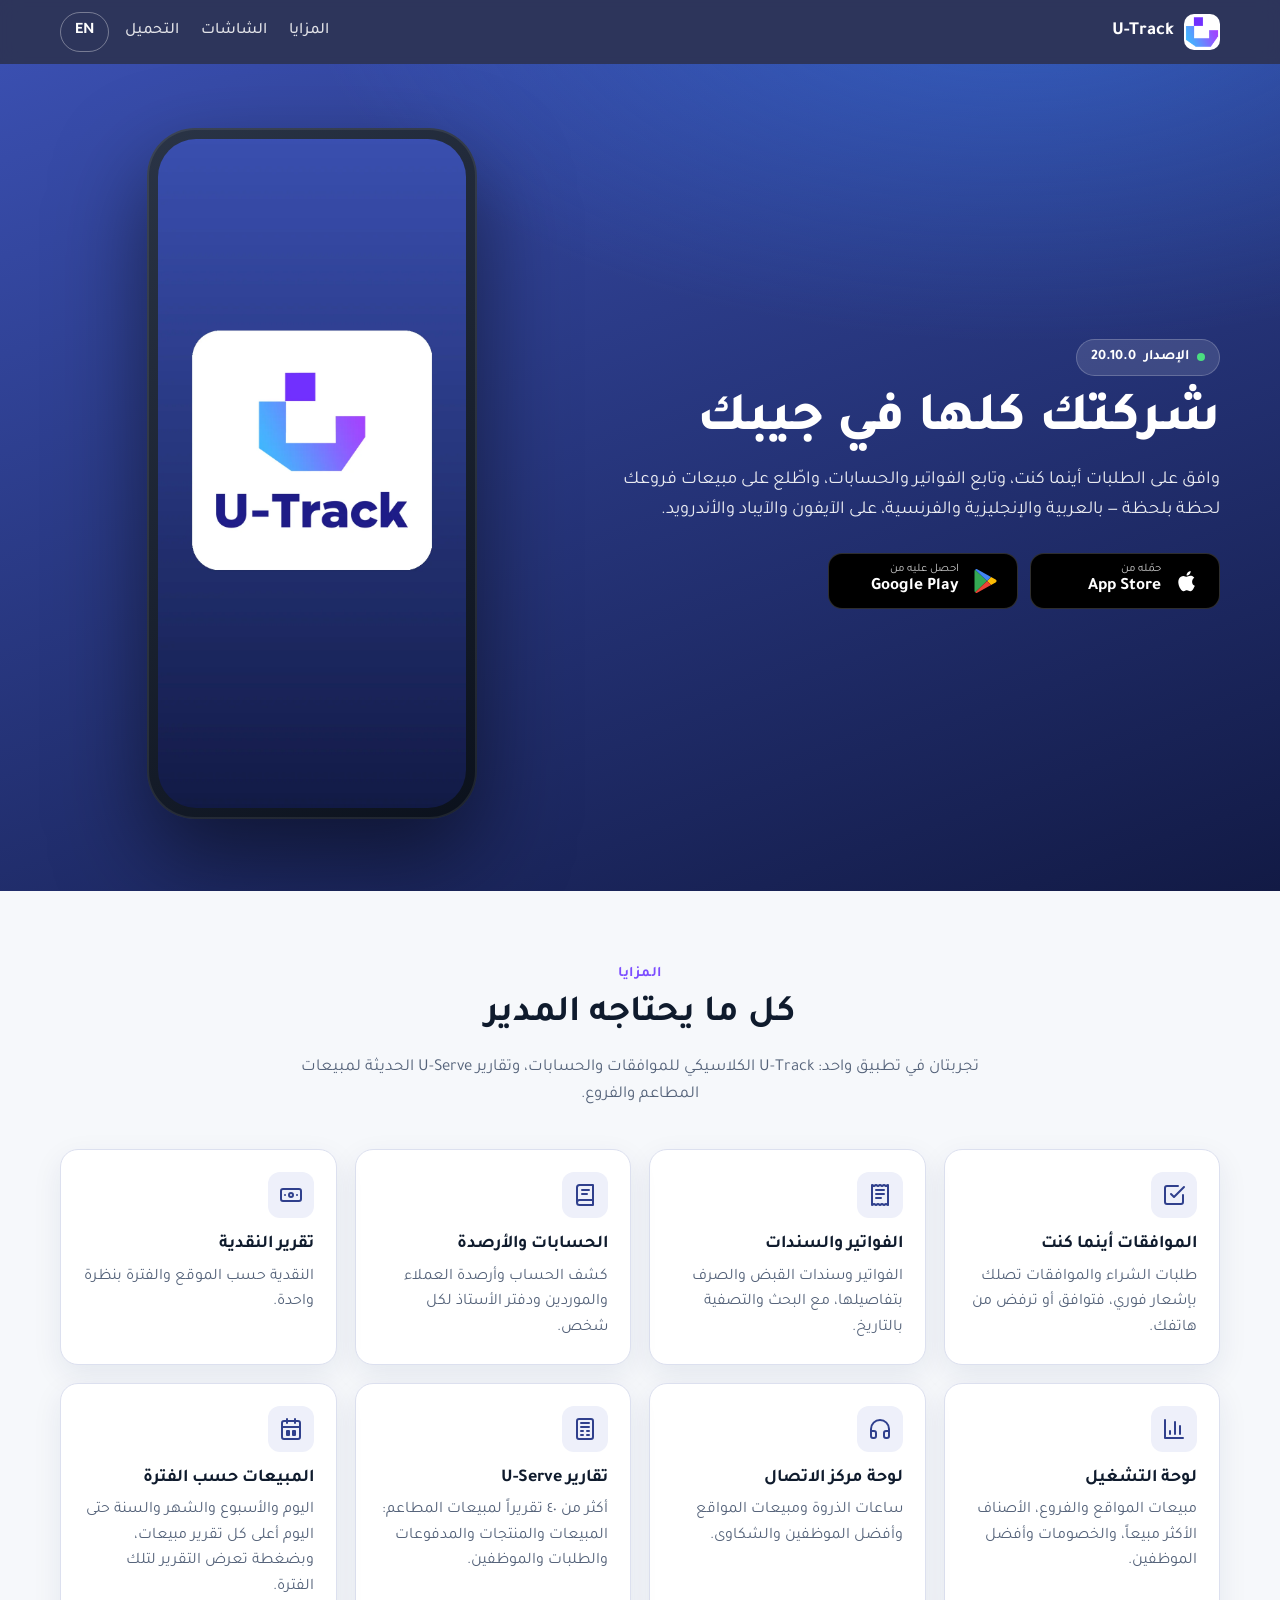
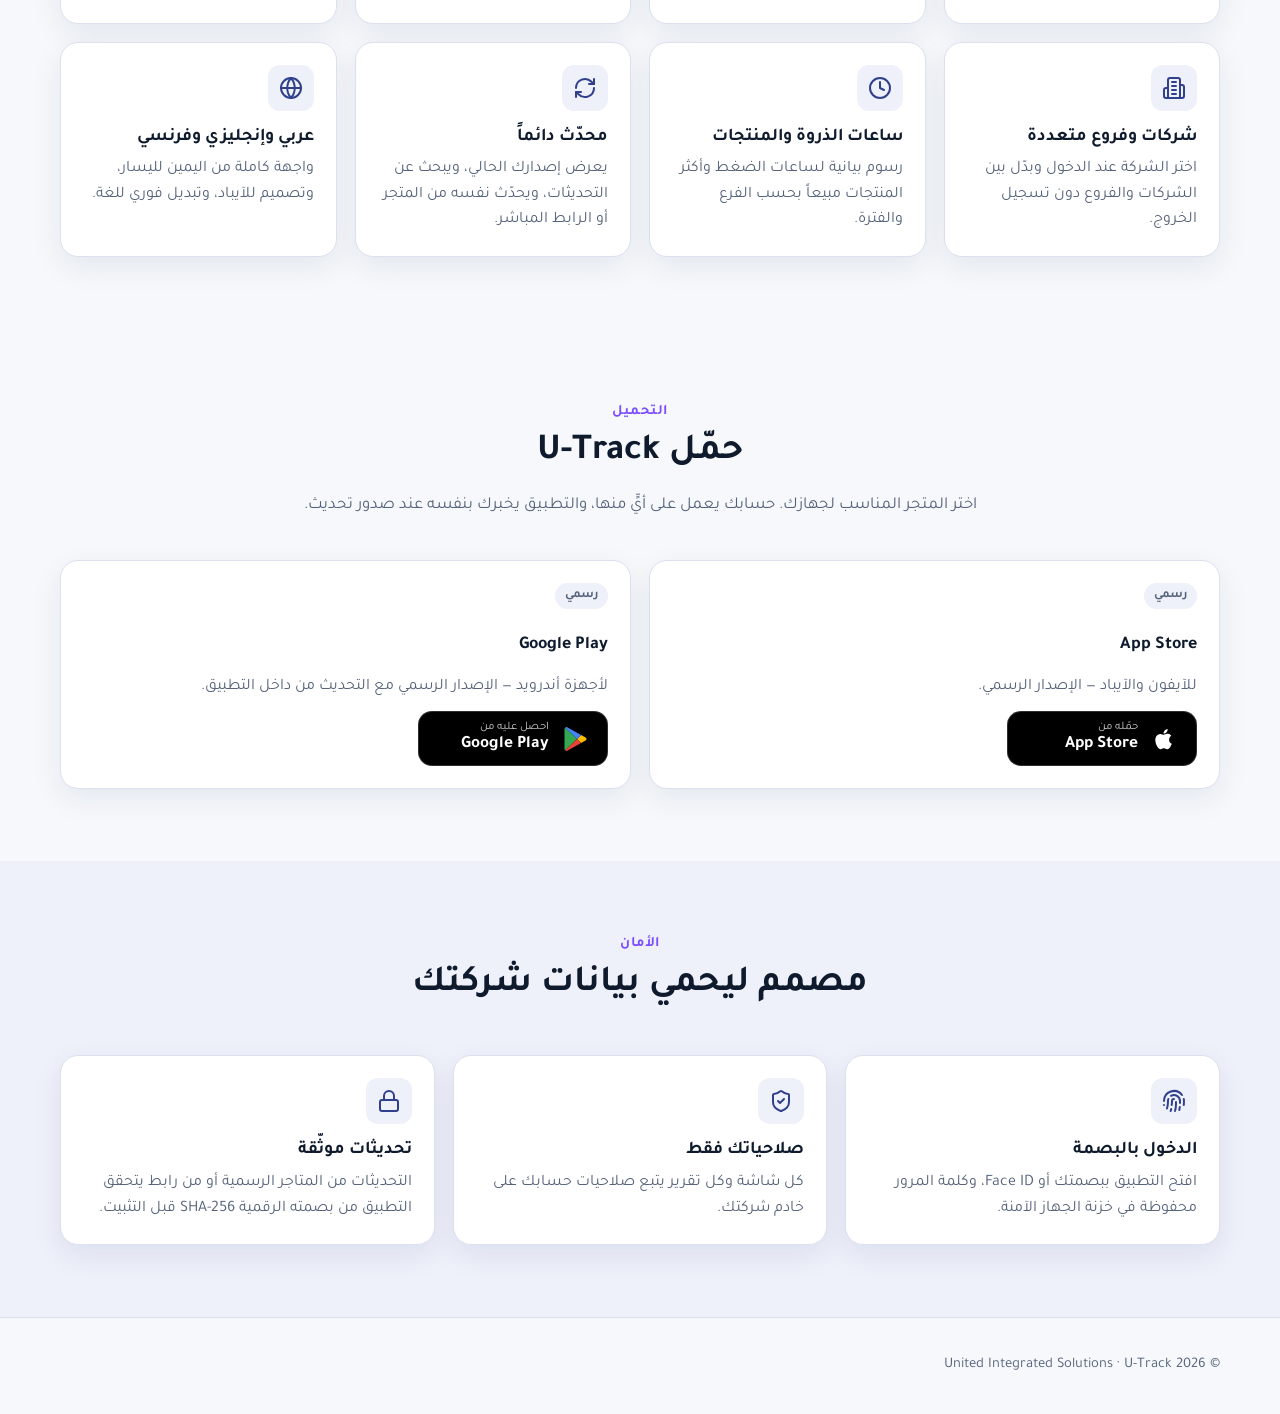
==== index.html @ 32f695ea "U-Track landing page and downloads home Arabic and English landing page (index.html, assets/), confi" ====
<!doctype html>
<html lang="ar" dir="rtl">
<head>
  <meta charset="utf-8">
  <meta name="viewport" content="width=device-width, initial-scale=1">
  <title>U-Track — تقارير وموافقات شركتك</title>
  <meta name="description" content="U-Track: approvals, invoices, accounts and live sales reports for your company and its branches — on iPhone, iPad and Android, in Arabic, English and French.">
  <meta property="og:title" content="U-Track">
  <meta property="og:description" content="Approvals and live sales reports for your company in one app — App Store, Google Play and direct APK.">
  <meta property="og:image" content="https://uiscomp.github.io/utrack-releases/assets/img/social_en.jpg">
  <meta property="og:type" content="website">
  <meta name="theme-color" content="#121a45">
  <link rel="icon" type="image/png" href="assets/img/icon.png">
  <link rel="apple-touch-icon" href="assets/img/apple-touch-icon.png">
  <link rel="preconnect" href="https://fonts.googleapis.com">
  <link rel="preconnect" href="https://fonts.gstatic.com" crossorigin>
  <link href="https://fonts.googleapis.com/css2?family=Tajawal:wght@400;500;700;800&display=swap" rel="stylesheet">
  <link rel="stylesheet" href="assets/site.css">
</head>
<body>
  <header class="top">
    <div class="wrap">
      <a class="brand" href="#"><img src="assets/img/icon.png" alt="" width="36" height="36"><span>U-Track</span></a>
      <nav class="nav">
        <a href="#features" data-i18n="navFeatures"></a>
        <a href="#screens" data-i18n="navScreens"></a>
        <a href="#download" data-i18n="navDownload"></a>
      </nav>
      <button class="lang" id="lang" type="button" aria-label="Language">EN</button>
    </div>
  </header>

  <div class="notice" id="notice" hidden></div>

  <section class="hero">
    <div class="wrap">
      <div>
        <span class="pill"><span class="dot"></span><span data-i18n="heroPill"></span> <span id="ver"></span></span>
        <h1 data-i18n="heroTitle"></h1>
        <p class="lead" data-i18n="heroLead"></p>
        <div class="stores" id="heroStores"></div>
      </div>
      <div class="hero-phone"><img id="heroShot" src="assets/img/hero_ar.webp" alt="" width="900" height="1956"></div>
    </div>
  </section>

  <section class="block" id="features">
    <div class="wrap">
      <div class="head">
        <div class="eyebrow" data-i18n="featEyebrow"></div>
        <h2 data-i18n="featTitle"></h2>
        <p data-i18n="featLead"></p>
      </div>
      <div class="grid" id="featGrid"></div>
    </div>
  </section>

  <section class="block screens" id="screens">
    <div class="wrap">
      <div class="head">
        <div class="eyebrow" data-i18n="scrEyebrow"></div>
        <h2 data-i18n="scrTitle"></h2>
        <p data-i18n="scrLead"></p>
      </div>
      <div class="strip" id="strip"></div>
      <div class="strip-nav">
        <button class="round" id="prev" type="button" aria-label="Previous">‹</button>
        <button class="round" id="next" type="button" aria-label="Next">›</button>
      </div>
    </div>
  </section>

  <section class="block" id="download">
    <div class="wrap">
      <div class="head">
        <div class="eyebrow" data-i18n="dlEyebrow"></div>
        <h2 data-i18n="dlTitle"></h2>
        <p data-i18n="dlLead"></p>
      </div>
      <div class="dl" id="dlCards"></div>
    </div>
  </section>

  <section class="block screens">
    <div class="wrap">
      <div class="head">
        <div class="eyebrow" data-i18n="trustEyebrow"></div>
        <h2 data-i18n="trustTitle"></h2>
      </div>
      <div class="trust" id="trust"></div>
    </div>
  </section>

  <footer>
    <div class="wrap">
      <span>© <span id="year"></span> United Integrated Solutions · U-Track</span>
      <span id="contact"></span>
    </div>
  </footer>

  <div class="lightbox" id="lightbox" role="dialog" aria-modal="true"><img alt=""></div>

  <script src="assets/site.js"></script>
</body>
</html>
---- assets/site.css ----
:root {
  --navy: #1e2a66;
  --primary: #30408d;
  --primary-light: #4f7cf7;
  --hero-from: #3a4fb0;
  --hero-to: #121a45;
  --accent: #7c4dff;
  --bg: #f6f8fb;
  --surface: #ffffff;
  --surface-2: #eef0fa;
  --text: #0f1b2d;
  --muted: #55637a;
  --border: #dce0ef;
  --ok: #15803d;
  --radius: 18px;
  --shadow: 0 10px 30px rgba(10, 40, 90, 0.08);
  color-scheme: light;
}
@media (prefers-color-scheme: dark) {
  :root:not([data-theme="light"]) {
    --bg: #0a1220;
    --surface: #111c2e;
    --surface-2: #16243a;
    --text: #e8eef8;
    --muted: #9aa9c0;
    --border: #22324b;
    --shadow: 0 10px 30px rgba(0, 0, 0, 0.35);
    color-scheme: dark;
  }
}
:root[data-theme="dark"] {
  --bg: #0a1220;
  --surface: #111c2e;
  --surface-2: #16243a;
  --text: #e8eef8;
  --muted: #9aa9c0;
  --border: #22324b;
  --shadow: 0 10px 30px rgba(0, 0, 0, 0.35);
  color-scheme: dark;
}

* { box-sizing: border-box; }
html { scroll-behavior: smooth; }
body {
  margin: 0;
  font-family: "Tajawal", system-ui, -apple-system, "Segoe UI", sans-serif;
  background: var(--bg);
  color: var(--text);
  line-height: 1.6;
  -webkit-font-smoothing: antialiased;
}
img { max-width: 100%; display: block; }
a { color: inherit; }
.wrap { width: min(1160px, 100% - 32px); margin-inline: auto; }

/* Header */
.top {
  position: sticky; top: 0; z-index: 20;
  background: color-mix(in srgb, var(--hero-to) 88%, transparent);
  backdrop-filter: blur(10px);
  color: #fff;
}
.top .wrap { display: flex; align-items: center; gap: 16px; min-height: 64px; }
.brand { display: flex; align-items: center; gap: 10px; text-decoration: none; font-weight: 700; font-size: 1.15rem; }
.brand img { width: 36px; height: 36px; border-radius: 10px; background: #fff; }
.nav { display: flex; gap: 22px; margin-inline-start: auto; }
.nav a { text-decoration: none; opacity: .85; font-weight: 500; }
.nav a:hover { opacity: 1; }
.lang {
  border: 1px solid rgba(255,255,255,.35); background: transparent; color: #fff;
  border-radius: 999px; padding: 6px 14px; font: inherit; font-weight: 700; cursor: pointer;
}
@media (max-width: 720px) { .nav { display: none; } .lang { margin-inline-start: auto; } }

/* Announcement */
.notice { background: var(--accent); color: #fff; text-align: center; padding: 10px 16px; font-weight: 600; }

/* Hero */
.hero {
  background: radial-gradient(1200px 600px at 80% -10%, rgba(59,130,246,.45), transparent 60%),
              linear-gradient(160deg, var(--hero-from), var(--hero-to));
  color: #fff; overflow: hidden;
}
.hero .wrap { display: grid; grid-template-columns: 1.1fr .9fr; gap: 40px; align-items: center; padding-block: 64px 72px; }
.hero h1 { font-size: clamp(2rem, 4.6vw, 3.4rem); line-height: 1.15; margin: 14px 0; font-weight: 800; }
.hero p.lead { font-size: 1.15rem; opacity: .9; max-width: 34em; margin: 0 0 28px; }
.pill {
  display: inline-flex; align-items: center; gap: 8px; padding: 6px 14px; border-radius: 999px;
  background: rgba(255,255,255,.12); border: 1px solid rgba(255,255,255,.2); font-size: .9rem; font-weight: 600;
}
.pill .dot { width: 8px; height: 8px; border-radius: 50%; background: #4ade80; }
.hero-phone {
  justify-self: center; width: min(330px, 78vw); padding: 11px; border-radius: 48px;
  background: linear-gradient(145deg, #2a3446, #0b111c);
  box-shadow: 0 40px 90px rgba(0,0,0,.5), inset 0 0 0 2px rgba(255,255,255,.08);
}
.hero-phone img { width: 100%; height: auto; border-radius: 38px; background: #0d4c9e; }
@media (max-width: 860px) {
  .hero .wrap { grid-template-columns: 1fr; text-align: center; padding-top: 44px; }
  .hero p.lead { margin-inline: auto; }
  .stores { justify-content: center; }
}

/* Store buttons */
.stores { display: flex; flex-wrap: wrap; gap: 12px; }
.store {
  display: inline-flex; align-items: center; gap: 12px; min-width: 190px;
  padding: 10px 18px; border-radius: 14px; text-decoration: none;
  background: #000; color: #fff; border: 1px solid rgba(255,255,255,.18);
  transition: transform .15s ease, box-shadow .15s ease;
}
.store:hover { transform: translateY(-2px); box-shadow: 0 10px 24px rgba(0,0,0,.3); }
.store svg { width: 28px; height: 28px; flex: none; }
.store small { display: block; font-size: .72rem; opacity: .8; line-height: 1.1; }
.store strong { display: block; font-size: 1.08rem; line-height: 1.2; }
.store.apk { background: var(--accent); border-color: transparent; }
.store.tf { background: #1c74e9; border-color: transparent; }

/* Sections */
section.block { padding-block: 72px; }
.head { text-align: center; max-width: 720px; margin: 0 auto 40px; }
.head h2 { font-size: clamp(1.6rem, 3vw, 2.3rem); margin: 0 0 10px; }
.head p { color: var(--muted); margin: 0; font-size: 1.05rem; }
.eyebrow { color: var(--accent); font-weight: 700; letter-spacing: .04em; font-size: .9rem; }

.grid { display: grid; grid-template-columns: repeat(auto-fill, minmax(250px, 1fr)); gap: 18px; }
.card {
  background: var(--surface); border: 1px solid var(--border); border-radius: var(--radius);
  padding: 22px; box-shadow: var(--shadow);
}
.card h3 { margin: 12px 0 6px; font-size: 1.12rem; }
.card p { margin: 0; color: var(--muted); }
.icon {
  width: 46px; height: 46px; border-radius: 12px; display: grid; place-items: center;
  background: var(--surface-2); color: var(--primary);
}
:root[data-theme="dark"] .icon { color: #8fb8ff; }
@media (prefers-color-scheme: dark) { :root:not([data-theme="light"]) .icon { color: #8fb8ff; } }
.icon svg { width: 24px; height: 24px; }

/* Screens */
.screens { background: var(--surface-2); }
.strip {
  display: grid; grid-auto-flow: column; grid-auto-columns: minmax(220px, 260px); gap: 18px;
  overflow-x: auto; scroll-snap-type: x mandatory; padding: 6px 4px 22px; scrollbar-width: thin;
}
.strip img {
  scroll-snap-align: center; border-radius: 22px; box-shadow: var(--shadow);
  background: var(--surface); aspect-ratio: 1290 / 2796; width: 100%; height: auto; cursor: zoom-in;
}
.strip-nav { display: flex; justify-content: center; gap: 10px; margin-top: 8px; }
.round {
  width: 44px; height: 44px; border-radius: 50%; border: 1px solid var(--border);
  background: var(--surface); color: var(--text); font-size: 1.2rem; cursor: pointer;
}
.lightbox {
  position: fixed; inset: 0; background: rgba(4,10,20,.88); display: none;
  align-items: center; justify-content: center; z-index: 50; padding: 16px;
}
.lightbox.open { display: flex; }
.lightbox img { max-height: 92vh; width: auto; border-radius: 22px; }

/* Download cards */
.dl { display: grid; grid-template-columns: repeat(auto-fit, minmax(240px, 1fr)); gap: 18px; }
.dl .card { display: flex; flex-direction: column; gap: 10px; }
.dl .card .store { align-self: flex-start; margin-top: auto; }
.tag { align-self: flex-start; display: inline-block; font-size: .78rem; font-weight: 700; padding: 3px 10px; border-radius: 999px; background: var(--surface-2); color: var(--muted); }

/* Trust */
.trust { display: grid; grid-template-columns: repeat(auto-fit, minmax(240px, 1fr)); gap: 18px; }

footer { padding: 36px 0; color: var(--muted); border-top: 1px solid var(--border); font-size: .92rem; }
footer .wrap { display: flex; flex-wrap: wrap; gap: 14px 24px; align-items: center; justify-content: space-between; }
footer a { color: var(--muted); }

[hidden] { display: none !important; }

/* Admin */
.admin main { padding-block: 32px 64px; }
.admin .card { margin-bottom: 18px; }
.admin h2 { margin: 0 0 14px; font-size: 1.15rem; }
.field { display: grid; gap: 6px; margin-bottom: 14px; }
.field label { font-weight: 600; font-size: .92rem; }
.field input[type="text"], .field input[type="url"], .field input[type="email"], .field input[type="password"], .field select, .field textarea {
  width: 100%; padding: 10px 12px; border-radius: 10px; border: 1px solid var(--border);
  background: var(--bg); color: var(--text); font: inherit;
}
.row { display: grid; grid-template-columns: repeat(auto-fit, minmax(220px, 1fr)); gap: 14px; }
.switch { display: flex; align-items: center; gap: 10px; font-weight: 600; }
.switch input { width: 20px; height: 20px; }
.btns { display: flex; flex-wrap: wrap; gap: 10px; }
.btn {
  padding: 10px 18px; border-radius: 10px; border: 1px solid var(--border); background: var(--surface);
  color: var(--text); font: inherit; font-weight: 700; cursor: pointer; text-decoration: none;
}
.btn.primary { background: var(--primary); color: #fff; border-color: transparent; }
.btn.orange { background: var(--accent); color: #fff; border-color: transparent; }
.status { margin-top: 12px; font-weight: 600; }
.status.ok { color: var(--ok); }
.status.err { color: #dc2626; }
.hint { color: var(--muted); font-size: .88rem; margin: 0; }
.linkrow { border: 1px solid var(--border); border-radius: 14px; padding: 14px; margin-bottom: 12px; }
.linkrow .switch { margin-bottom: 10px; }
.test { font-size: .85rem; }
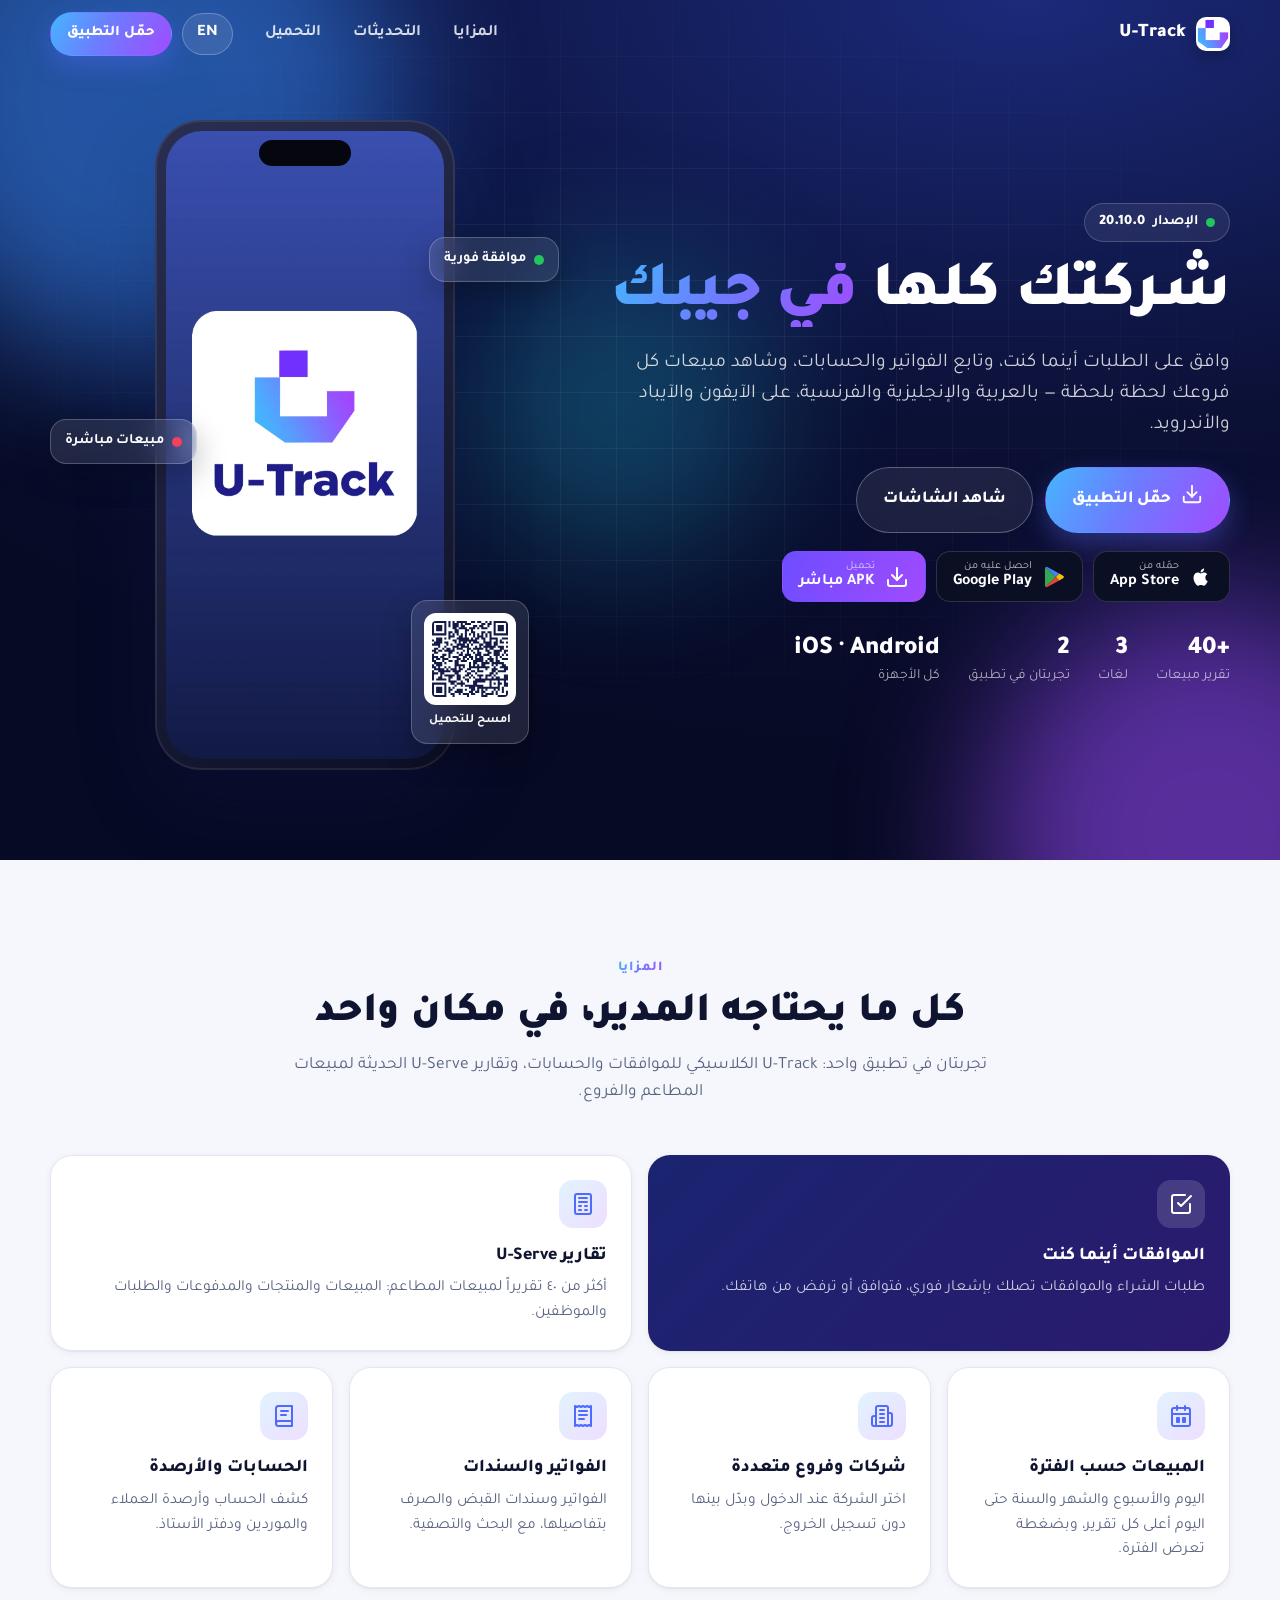
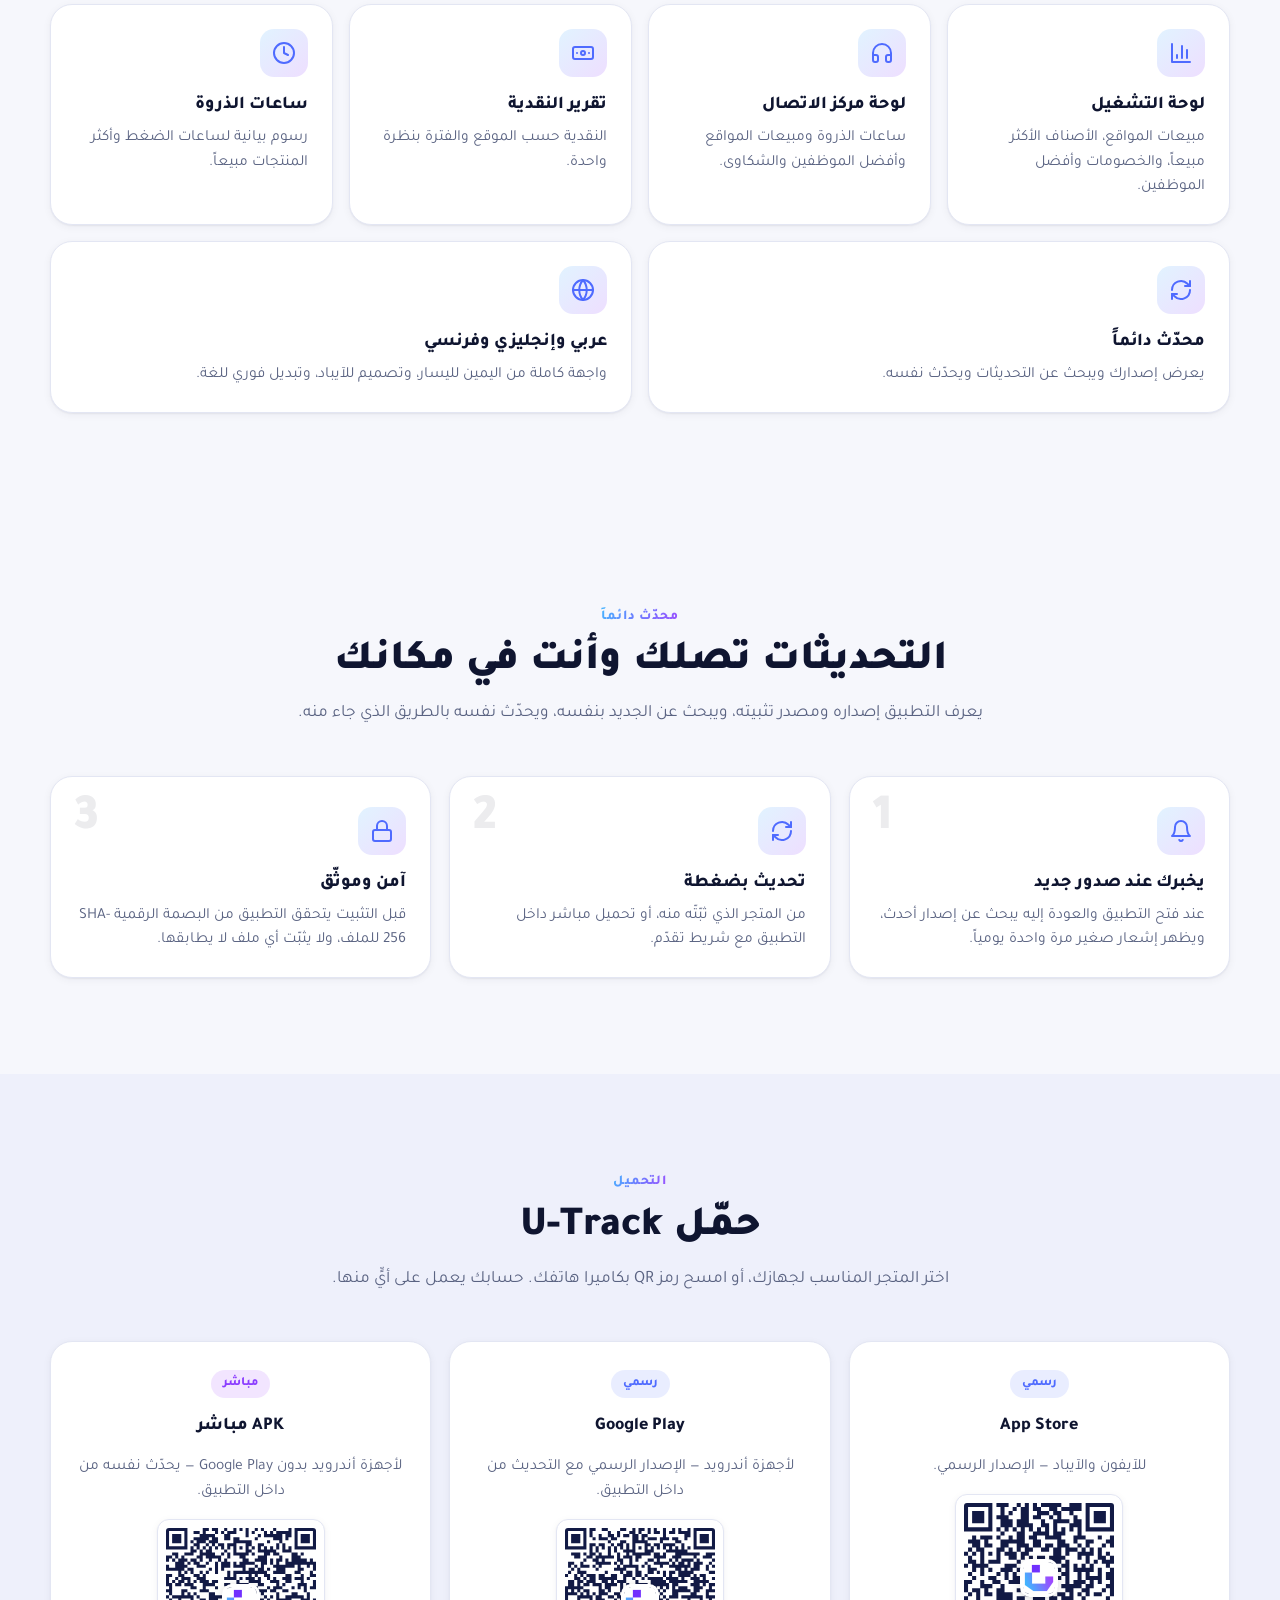
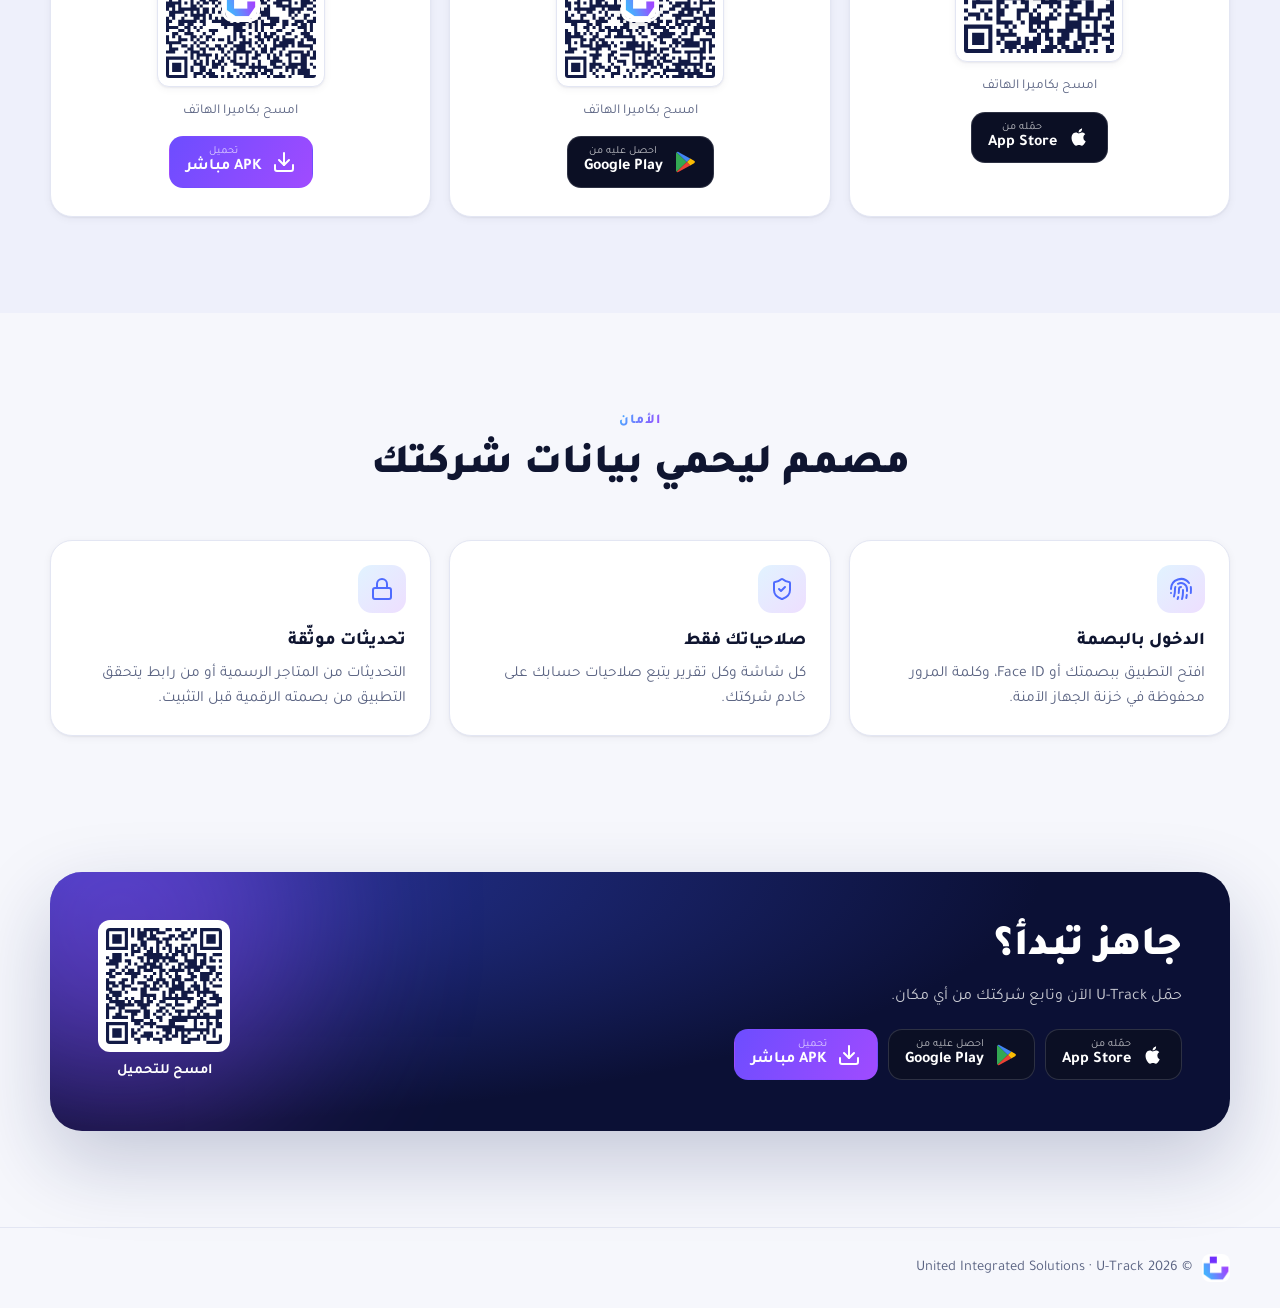
==== commit 0c9ddb29: "Landing: redesign with motion, bento features, screen carousel and branded QR codes Co-Authored-By: " ====
--- a/index.html
+++ b/index.html
@@ -1,104 +1,185 @@
 <!doctype html>
-<html lang="ar" dir="rtl">
+<html lang="ar" dir="rtl" class="no-js">
 <head>
   <meta charset="utf-8">
-  <meta name="viewport" content="width=device-width, initial-scale=1">
+  <meta name="viewport" content="width=device-width, initial-scale=1, viewport-fit=cover">
   <title>U-Track — تقارير وموافقات شركتك</title>
   <meta name="description" content="U-Track: approvals, invoices, accounts and live sales reports for your company and its branches — on iPhone, iPad and Android, in Arabic, English and French.">
   <meta property="og:title" content="U-Track">
   <meta property="og:description" content="Approvals and live sales reports for your company in one app — App Store, Google Play and direct APK.">
   <meta property="og:image" content="https://uiscomp.github.io/utrack-releases/assets/img/social_en.jpg">
   <meta property="og:type" content="website">
-  <meta name="theme-color" content="#121a45">
+  <meta name="twitter:card" content="summary_large_image">
+  <meta name="theme-color" content="#0b1035">
   <link rel="icon" type="image/png" href="assets/img/icon.png">
   <link rel="apple-touch-icon" href="assets/img/apple-touch-icon.png">
   <link rel="preconnect" href="https://fonts.googleapis.com">
   <link rel="preconnect" href="https://fonts.gstatic.com" crossorigin>
-  <link href="https://fonts.googleapis.com/css2?family=Tajawal:wght@400;500;700;800&display=swap" rel="stylesheet">
-  <link rel="stylesheet" href="assets/site.css">
+  <link href="https://fonts.googleapis.com/css2?family=Tajawal:wght@400;500;700;800;900&display=swap" rel="stylesheet">
+  <link rel="stylesheet" href="assets/landing.css">
 </head>
 <body>
-  <header class="top">
-    <div class="wrap">
-      <a class="brand" href="#"><img src="assets/img/icon.png" alt="" width="36" height="36"><span>U-Track</span></a>
-      <nav class="nav">
+  <a class="skip" href="#features" data-i18n="skip"></a>
+
+  <header class="nav" id="nav">
+    <div class="wrap nav-in">
+      <a class="brand" href="#top" aria-label="U-Track">
+        <img src="assets/img/icon.png" alt="" width="34" height="34">
+        <span>U-Track</span>
+      </a>
+      <nav class="links" aria-label="Sections">
         <a href="#features" data-i18n="navFeatures"></a>
-        <a href="#screens" data-i18n="navScreens"></a>
+        <a href="#screens" data-i18n="navScreens" data-section="screens"></a>
+        <a href="#updates" data-i18n="navUpdates"></a>
         <a href="#download" data-i18n="navDownload"></a>
       </nav>
-      <button class="lang" id="lang" type="button" aria-label="Language">EN</button>
+      <div class="nav-actions">
+        <button class="lang" id="lang" type="button" aria-label="Language">EN</button>
+        <a class="btn btn-primary btn-sm" href="#download" data-i18n="navCta"></a>
+      </div>
     </div>
   </header>
 
   <div class="notice" id="notice" hidden></div>
 
-  <section class="hero">
-    <div class="wrap">
-      <div>
-        <span class="pill"><span class="dot"></span><span data-i18n="heroPill"></span> <span id="ver"></span></span>
-        <h1 data-i18n="heroTitle"></h1>
-        <p class="lead" data-i18n="heroLead"></p>
-        <div class="stores" id="heroStores"></div>
+  <main id="top">
+    <!-- ───────────────────────────── Hero ───────────────────────────── -->
+    <section class="hero">
+      <div class="hero-bg" aria-hidden="true">
+        <span class="orb o1"></span><span class="orb o2"></span><span class="orb o3"></span>
+        <span class="grid-lines"></span>
       </div>
-      <div class="hero-phone"><img id="heroShot" src="assets/img/hero_ar.webp" alt="" width="900" height="1956"></div>
-    </div>
-  </section>
+      <div class="wrap hero-in">
+        <div class="hero-copy">
+          <span class="pill reveal"><span class="pulse"></span><span data-i18n="heroPill"></span> <b id="ver"></b></span>
+          <h1 class="reveal" style="--d:.05s"><span data-i18n="heroTitleA"></span> <span class="grad" data-i18n="heroTitleB"></span></h1>
+          <p class="lead reveal" style="--d:.12s" data-i18n="heroLead"></p>
+          <div class="cta-row reveal" style="--d:.18s">
+            <a class="btn btn-primary btn-lg" id="smartCta" href="#download">
+              <span class="ic" id="smartIcon"></span><span id="smartLabel"></span>
+            </a>
+            <a class="btn btn-ghost btn-lg" href="#screens" data-i18n="heroSecondary" data-section="screens"></a>
+          </div>
+          <div class="stores-mini reveal" style="--d:.24s" id="heroStores"></div>
+          <ul class="stats reveal" style="--d:.3s" id="stats"></ul>
+        </div>
 
-  <section class="block" id="features">
-    <div class="wrap">
-      <div class="head">
-        <div class="eyebrow" data-i18n="featEyebrow"></div>
-        <h2 data-i18n="featTitle"></h2>
-        <p data-i18n="featLead"></p>
+        <div class="hero-visual reveal" style="--d:.15s">
+          <div class="phone float">
+            <span class="notch"></span>
+            <img id="heroShot" src="assets/img/hero_ar.webp" alt="" width="900" height="1956">
+          </div>
+          <div class="glass chip c1"><span class="dot ok"></span><span data-i18n="chipApprovals"></span></div>
+          <div class="glass chip c2"><span class="dot live"></span><span data-i18n="chipLive"></span></div>
+          <div class="glass qr-card c3">
+            <img src="assets/qr/page.svg" alt="" width="92" height="92">
+            <span data-i18n="scanHint"></span>
+          </div>
+        </div>
       </div>
-      <div class="grid" id="featGrid"></div>
-    </div>
-  </section>
+    </section>
 
-  <section class="block screens" id="screens">
-    <div class="wrap">
-      <div class="head">
-        <div class="eyebrow" data-i18n="scrEyebrow"></div>
-        <h2 data-i18n="scrTitle"></h2>
-        <p data-i18n="scrLead"></p>
+    <!-- ─────────────────────────── Features ─────────────────────────── -->
+    <section class="block" id="features">
+      <div class="wrap">
+        <header class="head reveal">
+          <span class="eyebrow" data-i18n="featEyebrow"></span>
+          <h2 data-i18n="featTitle"></h2>
+          <p data-i18n="featLead"></p>
+        </header>
+        <div class="bento" id="featGrid"></div>
       </div>
-      <div class="strip" id="strip"></div>
-      <div class="strip-nav">
-        <button class="round" id="prev" type="button" aria-label="Previous">‹</button>
-        <button class="round" id="next" type="button" aria-label="Next">›</button>
+    </section>
+
+    <!-- ──────────────────────────── Screens ─────────────────────────── -->
+    <section class="block alt" id="screens">
+      <div class="wrap">
+        <header class="head reveal">
+          <span class="eyebrow" data-i18n="scrEyebrow"></span>
+          <h2 data-i18n="scrTitle"></h2>
+          <p data-i18n="scrLead"></p>
+        </header>
+        <div class="tabs reveal" role="tablist" id="tabs">
+          <button role="tab" type="button" data-tab="modern" data-i18n="tabModern"></button>
+          <button role="tab" type="button" data-tab="classic" data-i18n="tabClassic"></button>
+        </div>
+        <div class="showcase reveal">
+          <button class="round prev" id="prev" type="button" aria-label="Previous">‹</button>
+          <div class="show-stage">
+            <div class="phone big">
+              <span class="notch"></span>
+              <div class="slides" id="slides"></div>
+            </div>
+            <p class="caption" id="caption" aria-live="polite"></p>
+            <div class="dots" id="dots"></div>
+          </div>
+          <button class="round next" id="next" type="button" aria-label="Next">›</button>
+        </div>
       </div>
-    </div>
-  </section>
+    </section>
 
-  <section class="block" id="download">
-    <div class="wrap">
-      <div class="head">
-        <div class="eyebrow" data-i18n="dlEyebrow"></div>
-        <h2 data-i18n="dlTitle"></h2>
-        <p data-i18n="dlLead"></p>
+    <!-- ──────────────────────────── Updates ─────────────────────────── -->
+    <section class="block" id="updates">
+      <div class="wrap">
+        <header class="head reveal">
+          <span class="eyebrow" data-i18n="updEyebrow"></span>
+          <h2 data-i18n="updTitle"></h2>
+          <p data-i18n="updLead"></p>
+        </header>
+        <ol class="steps" id="steps"></ol>
       </div>
-      <div class="dl" id="dlCards"></div>
-    </div>
-  </section>
+    </section>
 
-  <section class="block screens">
-    <div class="wrap">
-      <div class="head">
-        <div class="eyebrow" data-i18n="trustEyebrow"></div>
-        <h2 data-i18n="trustTitle"></h2>
+    <!-- ─────────────────────────── Download ─────────────────────────── -->
+    <section class="block alt" id="download">
+      <div class="wrap">
+        <header class="head reveal">
+          <span class="eyebrow" data-i18n="dlEyebrow"></span>
+          <h2 data-i18n="dlTitle"></h2>
+          <p data-i18n="dlLead"></p>
+        </header>
+        <div class="dl" id="dlCards"></div>
       </div>
-      <div class="trust" id="trust"></div>
-    </div>
-  </section>
+    </section>
 
-  <footer>
-    <div class="wrap">
-      <span>© <span id="year"></span> United Integrated Solutions · U-Track</span>
+    <!-- ─────────────────────────── Security ─────────────────────────── -->
+    <section class="block" id="security">
+      <div class="wrap">
+        <header class="head reveal">
+          <span class="eyebrow" data-i18n="trustEyebrow"></span>
+          <h2 data-i18n="trustTitle"></h2>
+        </header>
+        <div class="trust" id="trust"></div>
+      </div>
+    </section>
+
+    <!-- ────────────────────────────── CTA ───────────────────────────── -->
+    <section class="cta-band">
+      <div class="wrap cta-in reveal">
+        <div>
+          <h2 data-i18n="ctaTitle"></h2>
+          <p data-i18n="ctaLead"></p>
+          <div class="stores-mini" id="ctaStores"></div>
+        </div>
+        <div class="cta-qr">
+          <img src="assets/qr/page.svg" alt="" width="132" height="132">
+          <span data-i18n="scanHint"></span>
+        </div>
+      </div>
+    </section>
+  </main>
+
+  <footer class="foot">
+    <div class="wrap foot-in">
+      <div class="foot-brand">
+        <img src="assets/img/icon.png" alt="" width="28" height="28">
+        <span>© <span id="year"></span> United Integrated Solutions · U-Track</span>
+      </div>
       <span id="contact"></span>
     </div>
   </footer>
 
-  <div class="lightbox" id="lightbox" role="dialog" aria-modal="true"><img alt=""></div>
+  <div class="lightbox" id="lightbox" role="dialog" aria-modal="true" aria-label="Screenshot"><img alt=""></div>
 
   <script src="assets/site.js"></script>
 </body>
--- a/assets/landing.css
+++ b/assets/landing.css
@@ -0,0 +1,341 @@
+/* U-Track landing page. Brand: the app's indigo (#30408d) and the logo's
+   sky-to-violet gradient. Light and dark; RTL via logical properties. */
+
+:root {
+  --ink: #0b1035;
+  --brand: #30408d;
+  --brand-2: #4f6bff;
+  --sky: #45b5ff;
+  --violet: #8b5cf6;
+  --grad: linear-gradient(120deg, #45b5ff 0%, #6d7cff 45%, #a04bff 100%);
+  --bg: #f6f7fc;
+  --bg-alt: #eef0fb;
+  --surface: #ffffff;
+  --text: #0f1530;
+  --muted: #5a6382;
+  --border: #e3e6f3;
+  --ring: rgba(79, 107, 255, .35);
+  --ok: #16a34a;
+  --radius: 22px;
+  --radius-sm: 14px;
+  --shadow-sm: 0 1px 2px rgba(16, 24, 64, .06), 0 2px 8px rgba(16, 24, 64, .05);
+  --shadow: 0 10px 30px rgba(16, 24, 64, .08), 0 2px 6px rgba(16, 24, 64, .05);
+  --shadow-lg: 0 30px 80px rgba(20, 30, 90, .22);
+  --ease: cubic-bezier(.2, .7, .2, 1);
+  color-scheme: light;
+}
+@media (prefers-color-scheme: dark) {
+  :root:not([data-theme="light"]) {
+    --bg: #070b22;
+    --bg-alt: #0b1030;
+    --surface: #10163a;
+    --text: #eef1ff;
+    --muted: #a3abcf;
+    --border: #1f2754;
+    --shadow-sm: 0 1px 2px rgba(0, 0, 0, .4);
+    --shadow: 0 10px 30px rgba(0, 0, 0, .35);
+    color-scheme: dark;
+  }
+}
+:root[data-theme="dark"] {
+  --bg: #070b22;
+  --bg-alt: #0b1030;
+  --surface: #10163a;
+  --text: #eef1ff;
+  --muted: #a3abcf;
+  --border: #1f2754;
+  --shadow-sm: 0 1px 2px rgba(0, 0, 0, .4);
+  --shadow: 0 10px 30px rgba(0, 0, 0, .35);
+  color-scheme: dark;
+}
+
+* { box-sizing: border-box; }
+html { scroll-behavior: smooth; -webkit-text-size-adjust: 100%; }
+body {
+  margin: 0;
+  font-family: "Tajawal", system-ui, -apple-system, "Segoe UI", sans-serif;
+  background: var(--bg);
+  color: var(--text);
+  line-height: 1.6;
+  overflow-x: hidden;
+  -webkit-font-smoothing: antialiased;
+}
+img { max-width: 100%; display: block; }
+a { color: inherit; text-decoration: none; }
+button { font: inherit; cursor: pointer; }
+:focus-visible { outline: 3px solid var(--ring); outline-offset: 3px; border-radius: 10px; }
+.wrap { width: min(1180px, 100% - 32px); margin-inline: auto; }
+.skip { position: absolute; inset-inline-start: -999px; }
+.skip:focus { inset-inline-start: 16px; top: 12px; z-index: 99; background: var(--surface); padding: 8px 14px; border-radius: 10px; }
+
+/* ── Buttons ── */
+.btn {
+  display: inline-flex; align-items: center; justify-content: center; gap: 10px;
+  border-radius: 999px; font-weight: 800; border: 1px solid transparent;
+  transition: transform .25s var(--ease), box-shadow .25s var(--ease), background .25s;
+  white-space: nowrap;
+}
+.btn-sm { padding: 9px 16px; font-size: .92rem; }
+.btn-lg { padding: 15px 26px; font-size: 1.05rem; }
+.btn-primary { background: var(--grad); color: #fff; box-shadow: 0 10px 24px rgba(91, 108, 255, .35); }
+.btn-primary:hover { transform: translateY(-2px); box-shadow: 0 16px 34px rgba(91, 108, 255, .45); }
+.btn-ghost { background: rgba(255, 255, 255, .08); color: #fff; border-color: rgba(255, 255, 255, .28); backdrop-filter: blur(8px); }
+.btn-ghost:hover { background: rgba(255, 255, 255, .16); transform: translateY(-2px); }
+.btn .ic svg { width: 22px; height: 22px; }
+
+/* ── Store badges ── */
+.stores-mini { display: flex; flex-wrap: wrap; gap: 10px; margin-top: 18px; }
+.store {
+  display: inline-flex; align-items: center; gap: 10px;
+  background: #0b0f24; color: #fff; border: 1px solid rgba(255, 255, 255, .14);
+  padding: 9px 16px; border-radius: 14px;
+  transition: transform .25s var(--ease), background .25s;
+}
+.store:hover { transform: translateY(-2px); background: #151a3a; }
+.store svg { width: 24px; height: 24px; flex: none; }
+.store small { display: block; font-size: .68rem; opacity: .75; line-height: 1.1; }
+.store strong { display: block; font-size: 1rem; line-height: 1.2; }
+.store.apk { background: linear-gradient(120deg, #6d4dff, #a04bff); border-color: transparent; }
+.store.tf { background: #1c74e9; border-color: transparent; }
+
+/* ── Nav ── */
+.nav {
+  position: fixed; inset-inline: 0; top: 0; z-index: 50;
+  transition: background .3s, box-shadow .3s, backdrop-filter .3s;
+}
+.nav.scrolled {
+  background: rgba(11, 16, 53, .72);
+  backdrop-filter: saturate(160%) blur(16px);
+  -webkit-backdrop-filter: saturate(160%) blur(16px);
+  box-shadow: 0 1px 0 rgba(255, 255, 255, .06);
+}
+.nav-in { display: flex; align-items: center; gap: 18px; height: 68px; }
+.brand { display: flex; align-items: center; gap: 10px; color: #fff; font-weight: 900; font-size: 1.2rem; }
+.brand img { border-radius: 10px; box-shadow: 0 6px 16px rgba(0, 0, 0, .25); }
+.links { display: flex; gap: 4px; margin-inline-start: auto; }
+.links a { color: rgba(255, 255, 255, .82); padding: 8px 14px; border-radius: 999px; font-weight: 600; transition: background .2s, color .2s; }
+.links a:hover { color: #fff; background: rgba(255, 255, 255, .1); }
+.nav-actions { display: flex; align-items: center; gap: 10px; }
+.lang {
+  background: rgba(255, 255, 255, .1); color: #fff; border: 1px solid rgba(255, 255, 255, .25);
+  border-radius: 999px; padding: 7px 14px; font-weight: 800; min-width: 48px;
+}
+.lang:hover { background: rgba(255, 255, 255, .18); }
+.notice { position: relative; z-index: 51; margin-top: 68px; background: var(--grad); color: #fff; text-align: center; padding: 10px 16px; font-weight: 700; }
+
+/* ── Hero ── */
+.hero {
+  position: relative; overflow: hidden; color: #fff;
+  background: radial-gradient(120% 90% at 80% 0%, #1b2a7a 0%, #0b1035 55%, #070a24 100%);
+  padding-block: 120px 90px;
+}
+.hero-bg { position: absolute; inset: 0; pointer-events: none; }
+.orb { position: absolute; border-radius: 50%; filter: blur(70px); opacity: .55; will-change: transform; }
+.o1 { width: 520px; height: 520px; background: #3a8dff; inset-inline-end: -120px; top: -160px; animation: drift1 18s var(--ease) infinite alternate; }
+.o2 { width: 460px; height: 460px; background: #9b4dff; inset-inline-start: -160px; bottom: -200px; animation: drift2 22s var(--ease) infinite alternate; }
+.o3 { width: 300px; height: 300px; background: #22d3ee; inset-inline-start: 40%; top: 30%; opacity: .25; animation: drift3 26s var(--ease) infinite alternate; }
+.grid-lines {
+  position: absolute; inset: 0;
+  background-image: linear-gradient(rgba(255, 255, 255, .05) 1px, transparent 1px), linear-gradient(90deg, rgba(255, 255, 255, .05) 1px, transparent 1px);
+  background-size: 56px 56px;
+  mask-image: radial-gradient(70% 60% at 50% 40%, #000 30%, transparent 75%);
+  -webkit-mask-image: radial-gradient(70% 60% at 50% 40%, #000 30%, transparent 75%);
+}
+@keyframes drift1 { to { transform: translate(-80px, 60px) scale(1.1); } }
+@keyframes drift2 { to { transform: translate(90px, -70px) scale(1.08); } }
+@keyframes drift3 { to { transform: translate(-60px, -50px) scale(1.2); } }
+
+.hero-in { position: relative; display: grid; grid-template-columns: 1.1fr .9fr; gap: 48px; align-items: center; }
+.pill {
+  display: inline-flex; align-items: center; gap: 8px;
+  background: rgba(255, 255, 255, .08); border: 1px solid rgba(255, 255, 255, .18);
+  padding: 7px 14px; border-radius: 999px; font-size: .9rem; font-weight: 600; backdrop-filter: blur(6px);
+}
+.pill b { font-weight: 900; direction: ltr; unicode-bidi: isolate; }
+.pulse { width: 9px; height: 9px; border-radius: 50%; background: #22c55e; box-shadow: 0 0 0 0 rgba(34, 197, 94, .6); animation: pulse 2s infinite; }
+@keyframes pulse { 70% { box-shadow: 0 0 0 10px rgba(34, 197, 94, 0); } 100% { box-shadow: 0 0 0 0 rgba(34, 197, 94, 0); } }
+h1 { font-size: clamp(2.3rem, 5vw, 4rem); line-height: 1.12; font-weight: 900; margin: 18px 0 16px; letter-spacing: -.01em; }
+.grad { background: var(--grad); -webkit-background-clip: text; background-clip: text; color: transparent; }
+.lead { font-size: clamp(1.05rem, 1.6vw, 1.22rem); color: rgba(255, 255, 255, .8); max-width: 34em; margin: 0 0 26px; }
+.cta-row { display: flex; flex-wrap: wrap; gap: 12px; }
+.stats { list-style: none; display: grid; grid-template-columns: repeat(4, auto); justify-content: start; gap: 28px; padding: 0; margin: 34px 0 0; }
+.stats li { display: grid; }
+.stats b { font-size: 1.6rem; font-weight: 900; line-height: 1.1; }
+.stats span { color: rgba(255, 255, 255, .65); font-size: .88rem; }
+
+.hero-visual { position: relative; display: grid; place-items: center; min-height: 560px; }
+.phone {
+  position: relative; width: 300px; aspect-ratio: 9 / 19.5;
+  border-radius: 46px; padding: 11px;
+  background: linear-gradient(145deg, #2a2f52, #0c0f24);
+  box-shadow: var(--shadow-lg), inset 0 0 0 2px rgba(255, 255, 255, .08);
+}
+.phone > img, .phone .slides { width: 100%; height: 100%; border-radius: 36px; object-fit: cover; overflow: hidden; background: #0b1035; }
+.notch { position: absolute; top: 20px; left: 50%; transform: translateX(-50%); width: 92px; height: 26px; border-radius: 20px; background: #05060f; z-index: 2; }
+.float { animation: float 7s ease-in-out infinite; }
+@keyframes float { 50% { transform: translateY(-14px) rotate(-.6deg); } }
+.glass {
+  position: absolute; background: rgba(255, 255, 255, .1); border: 1px solid rgba(255, 255, 255, .22);
+  backdrop-filter: blur(14px); -webkit-backdrop-filter: blur(14px);
+  border-radius: 16px; color: #fff; box-shadow: 0 12px 30px rgba(0, 0, 0, .25);
+}
+.chip { display: flex; align-items: center; gap: 8px; padding: 10px 14px; font-weight: 700; font-size: .9rem; animation: float 8s ease-in-out infinite; }
+.c1 { inset-inline-start: 0; top: 18%; animation-delay: -2s; }
+.c2 { inset-inline-end: 0; top: 46%; animation-delay: -4s; }
+.dot { width: 10px; height: 10px; border-radius: 50%; }
+.dot.ok { background: #22c55e; }
+.dot.live { background: #f43f5e; animation: blink 1.4s infinite; }
+@keyframes blink { 50% { opacity: .35; } }
+.qr-card { inset-inline-start: 6%; bottom: 4%; padding: 12px; display: grid; justify-items: center; gap: 6px; font-size: .78rem; font-weight: 700; text-align: center; animation: float 9s ease-in-out infinite; animation-delay: -1s; }
+.qr-card img, .cta-qr img, .qr img { background: #fff; padding: 8px; border-radius: 12px; }
+
+/* ── Sections ── */
+.block { padding-block: 96px; }
+.block.alt { background: var(--bg-alt); }
+.head { text-align: center; max-width: 720px; margin: 0 auto 48px; }
+.eyebrow {
+  display: inline-block; font-weight: 800; font-size: .85rem; letter-spacing: .06em; text-transform: uppercase;
+  background: var(--grad); -webkit-background-clip: text; background-clip: text; color: transparent;
+}
+h2 { font-size: clamp(1.8rem, 3.4vw, 2.6rem); line-height: 1.2; font-weight: 900; margin: 8px 0 12px; }
+.head p { color: var(--muted); margin: 0; font-size: 1.08rem; }
+
+/* Bento features */
+.bento { display: grid; grid-template-columns: repeat(4, 1fr); gap: 16px; }
+.card {
+  position: relative; background: var(--surface); border: 1px solid var(--border);
+  border-radius: var(--radius); padding: 24px; box-shadow: var(--shadow-sm);
+  transition: transform .35s var(--ease), box-shadow .35s var(--ease), border-color .35s;
+  overflow: hidden;
+}
+.card::before {
+  content: ""; position: absolute; inset: -1px; border-radius: inherit; padding: 1px;
+  background: var(--grad); opacity: 0; transition: opacity .35s;
+  -webkit-mask: linear-gradient(#000 0 0) content-box, linear-gradient(#000 0 0); -webkit-mask-composite: xor; mask-composite: exclude;
+}
+.card:hover { transform: translateY(-4px); box-shadow: var(--shadow); }
+.card:hover::before { opacity: 1; }
+.card h3 { margin: 14px 0 6px; font-size: 1.12rem; font-weight: 800; }
+.card p { margin: 0; color: var(--muted); font-size: .97rem; }
+.icon {
+  width: 48px; height: 48px; border-radius: 14px; display: grid; place-items: center;
+  background: linear-gradient(135deg, rgba(69, 181, 255, .16), rgba(160, 75, 255, .18)); color: var(--brand-2);
+}
+.icon svg { width: 24px; height: 24px; }
+.card.wide { grid-column: span 2; }
+.card.hl { background: linear-gradient(135deg, #1a2470, #2b1a6e); color: #fff; border-color: transparent; }
+.card.hl p { color: rgba(255, 255, 255, .78); }
+.card.hl .icon { background: rgba(255, 255, 255, .14); color: #fff; }
+
+/* Showcase */
+.tabs { display: flex; justify-content: center; gap: 6px; margin: -18px auto 34px; padding: 5px; background: var(--surface); border: 1px solid var(--border); border-radius: 999px; width: fit-content; box-shadow: var(--shadow-sm); }
+.tabs button { border: 0; background: transparent; color: var(--muted); padding: 10px 22px; border-radius: 999px; font-weight: 800; transition: background .25s, color .25s; }
+.tabs button[aria-selected="true"] { background: var(--grad); color: #fff; }
+.showcase { display: grid; grid-template-columns: auto 1fr auto; align-items: center; gap: 20px; }
+.show-stage { display: grid; justify-items: center; }
+.phone.big { width: 320px; background: linear-gradient(145deg, #1d2247, #090b1d); }
+.slides { position: relative; }
+.slides img { position: absolute; inset: 0; width: 100%; height: 100%; object-fit: cover; opacity: 0; transform: scale(1.03); transition: opacity .55s var(--ease), transform .7s var(--ease); cursor: zoom-in; }
+.slides img.on { opacity: 1; transform: none; }
+.caption { margin: 22px 0 10px; font-weight: 800; font-size: 1.15rem; text-align: center; min-height: 1.6em; }
+.dots { display: flex; gap: 8px; }
+.dots button { width: 9px; height: 9px; padding: 0; border-radius: 99px; border: 0; background: var(--border); transition: width .3s var(--ease), background .3s; }
+.dots button.on { width: 28px; background: var(--brand-2); }
+.round {
+  width: 52px; height: 52px; border-radius: 50%; border: 1px solid var(--border);
+  background: var(--surface); color: var(--text); font-size: 1.6rem; line-height: 1; box-shadow: var(--shadow-sm);
+  transition: transform .25s var(--ease), box-shadow .25s;
+}
+.round:hover { transform: scale(1.06); box-shadow: var(--shadow); }
+[dir="rtl"] .round { transform: scaleX(-1); }
+[dir="rtl"] .round:hover { transform: scaleX(-1) scale(1.06); }
+
+/* Update steps */
+.steps { list-style: none; padding: 0; margin: 0; display: grid; grid-template-columns: repeat(3, 1fr); gap: 18px; counter-reset: s; position: relative; }
+.steps li { counter-increment: s; }
+.steps .card { height: 100%; padding-top: 30px; }
+.steps .card::after {
+  content: counter(s); position: absolute; top: 18px; inset-inline-end: 22px;
+  font-size: 3.2rem; font-weight: 900; line-height: 1; opacity: .08;
+}
+
+/* Download cards with QR */
+.dl { display: grid; grid-template-columns: repeat(auto-fit, minmax(260px, 1fr)); gap: 18px; }
+.dl .card { display: grid; gap: 14px; align-content: start; text-align: center; justify-items: center; padding: 28px 22px; }
+.tag { justify-self: center; background: rgba(79, 107, 255, .12); color: var(--brand-2); font-weight: 800; font-size: .78rem; padding: 4px 12px; border-radius: 999px; }
+.tag.beta { background: rgba(28, 116, 233, .12); color: #1c74e9; }
+.tag.direct { background: rgba(160, 75, 255, .14); color: #8b3dff; }
+.dl h3 { margin: 0; }
+.dl p { margin: 0; color: var(--muted); }
+.qr { position: relative; display: grid; place-items: center; }
+.qr img { width: 168px; height: 168px; box-shadow: var(--shadow-sm); border: 1px solid var(--border); }
+.qr .logo { position: absolute; width: 38px; height: 38px; border-radius: 10px; border: 3px solid #fff; background: #fff; box-shadow: 0 2px 8px rgba(0, 0, 0, .15); padding: 0; }
+.qr-hint { font-size: .85rem; color: var(--muted); }
+
+/* Trust */
+.trust { display: grid; grid-template-columns: repeat(3, 1fr); gap: 18px; }
+
+/* CTA band */
+.cta-band { padding-block: 40px 96px; }
+.cta-in {
+  position: relative; overflow: hidden; display: grid; grid-template-columns: 1fr auto; gap: 32px; align-items: center;
+  background: radial-gradient(120% 140% at 0% 0%, #2a3aa8, #0b1035 70%); color: #fff;
+  border-radius: 32px; padding: 48px; box-shadow: var(--shadow-lg);
+}
+.cta-in::after { content: ""; position: absolute; width: 380px; height: 380px; border-radius: 50%; background: #9b4dff; filter: blur(90px); opacity: .45; inset-inline-end: -120px; top: -140px; }
+.cta-in > * { position: relative; z-index: 1; }
+.cta-in h2 { margin-top: 0; }
+.cta-in p { color: rgba(255, 255, 255, .78); margin: 0; }
+.cta-qr { display: grid; justify-items: center; gap: 8px; font-weight: 700; font-size: .9rem; }
+
+/* Footer */
+.foot { border-top: 1px solid var(--border); padding-block: 26px; color: var(--muted); font-size: .92rem; }
+.foot-in { display: flex; flex-wrap: wrap; gap: 12px; justify-content: space-between; align-items: center; }
+.foot-brand { display: flex; align-items: center; gap: 10px; }
+.foot-brand img { border-radius: 8px; }
+.foot a { color: var(--brand-2); font-weight: 700; }
+
+/* Lightbox */
+.lightbox { position: fixed; inset: 0; z-index: 90; background: rgba(5, 8, 25, .86); display: none; place-items: center; padding: 24px; cursor: zoom-out; backdrop-filter: blur(6px); }
+.lightbox.open { display: grid; animation: fade .25s var(--ease); }
+.lightbox img { max-height: 92vh; width: auto; border-radius: 26px; box-shadow: var(--shadow-lg); }
+@keyframes fade { from { opacity: 0; } }
+
+/* Scroll reveal */
+.reveal { opacity: 0; transform: translateY(26px); transition: opacity .8s var(--ease), transform .8s var(--ease); transition-delay: var(--d, 0s); }
+.reveal.in { opacity: 1; transform: none; }
+.no-js .reveal { opacity: 1; transform: none; }
+
+/* Responsive */
+@media (max-width: 1020px) {
+  .bento { grid-template-columns: repeat(2, 1fr); }
+  .trust, .steps { grid-template-columns: 1fr; }
+}
+@media (max-width: 880px) {
+  .hero { padding-block: 100px 70px; }
+  .hero-in { grid-template-columns: 1fr; text-align: center; }
+  .lead { margin-inline: auto; }
+  .cta-row, .stores-mini { justify-content: center; }
+  .stats { grid-template-columns: repeat(2, auto); justify-content: center; gap: 18px 36px; }
+  .hero-visual { min-height: 520px; }
+  .cta-in { grid-template-columns: 1fr; text-align: center; padding: 34px 22px; }
+  .cta-in .stores-mini { justify-content: center; }
+}
+@media (max-width: 720px) {
+  .links { display: none; }
+  .nav-actions { margin-inline-start: auto; }
+  .bento { grid-template-columns: 1fr; }
+  .card.wide { grid-column: auto; }
+  .block { padding-block: 72px; }
+  .showcase { grid-template-columns: 1fr; }
+  .round { display: none; }
+  .phone { width: 250px; }
+  .phone.big { width: 270px; }
+  .c1 { inset-inline-start: -4px; }
+  .c2 { inset-inline-end: -4px; }
+  .qr-card { display: none; }
+}
+@media (prefers-reduced-motion: reduce) {
+  *, *::before, *::after { animation: none !important; transition: none !important; scroll-behavior: auto !important; }
+  .reveal { opacity: 1; transform: none; }
+}
